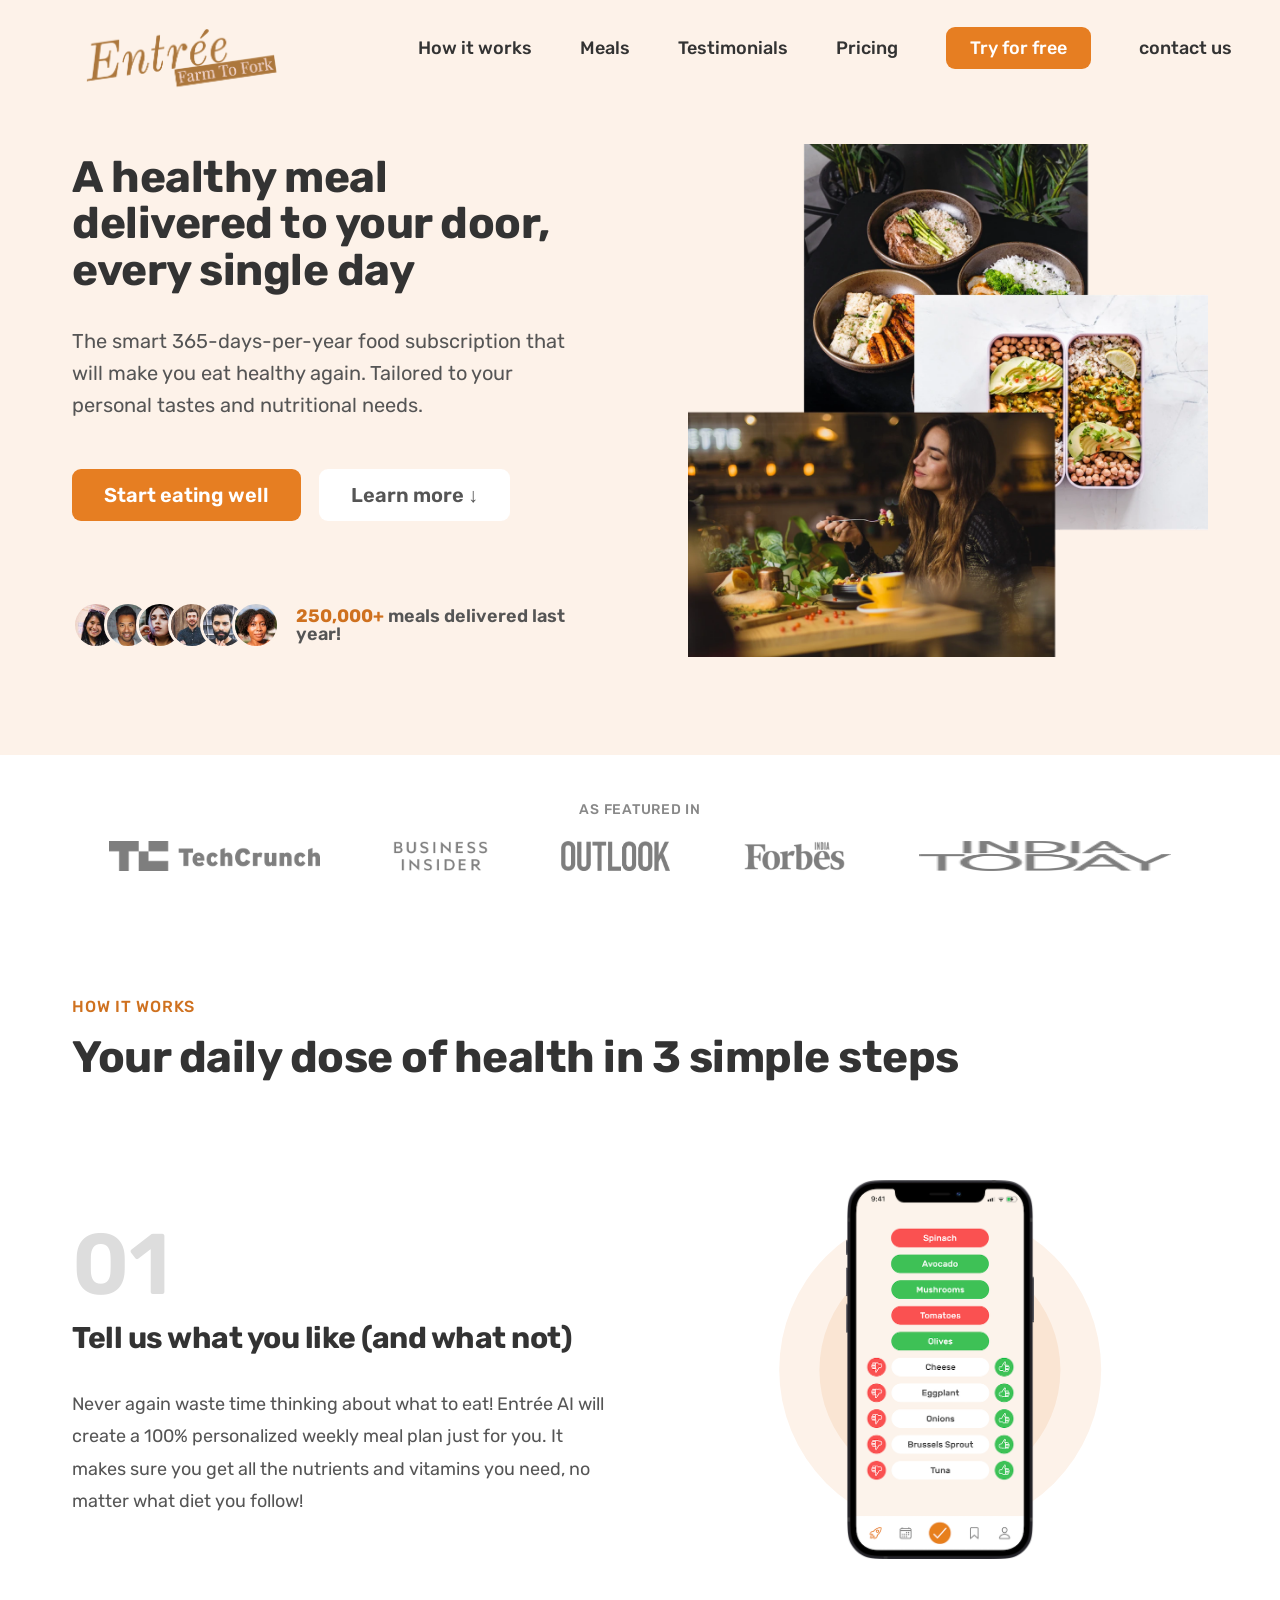
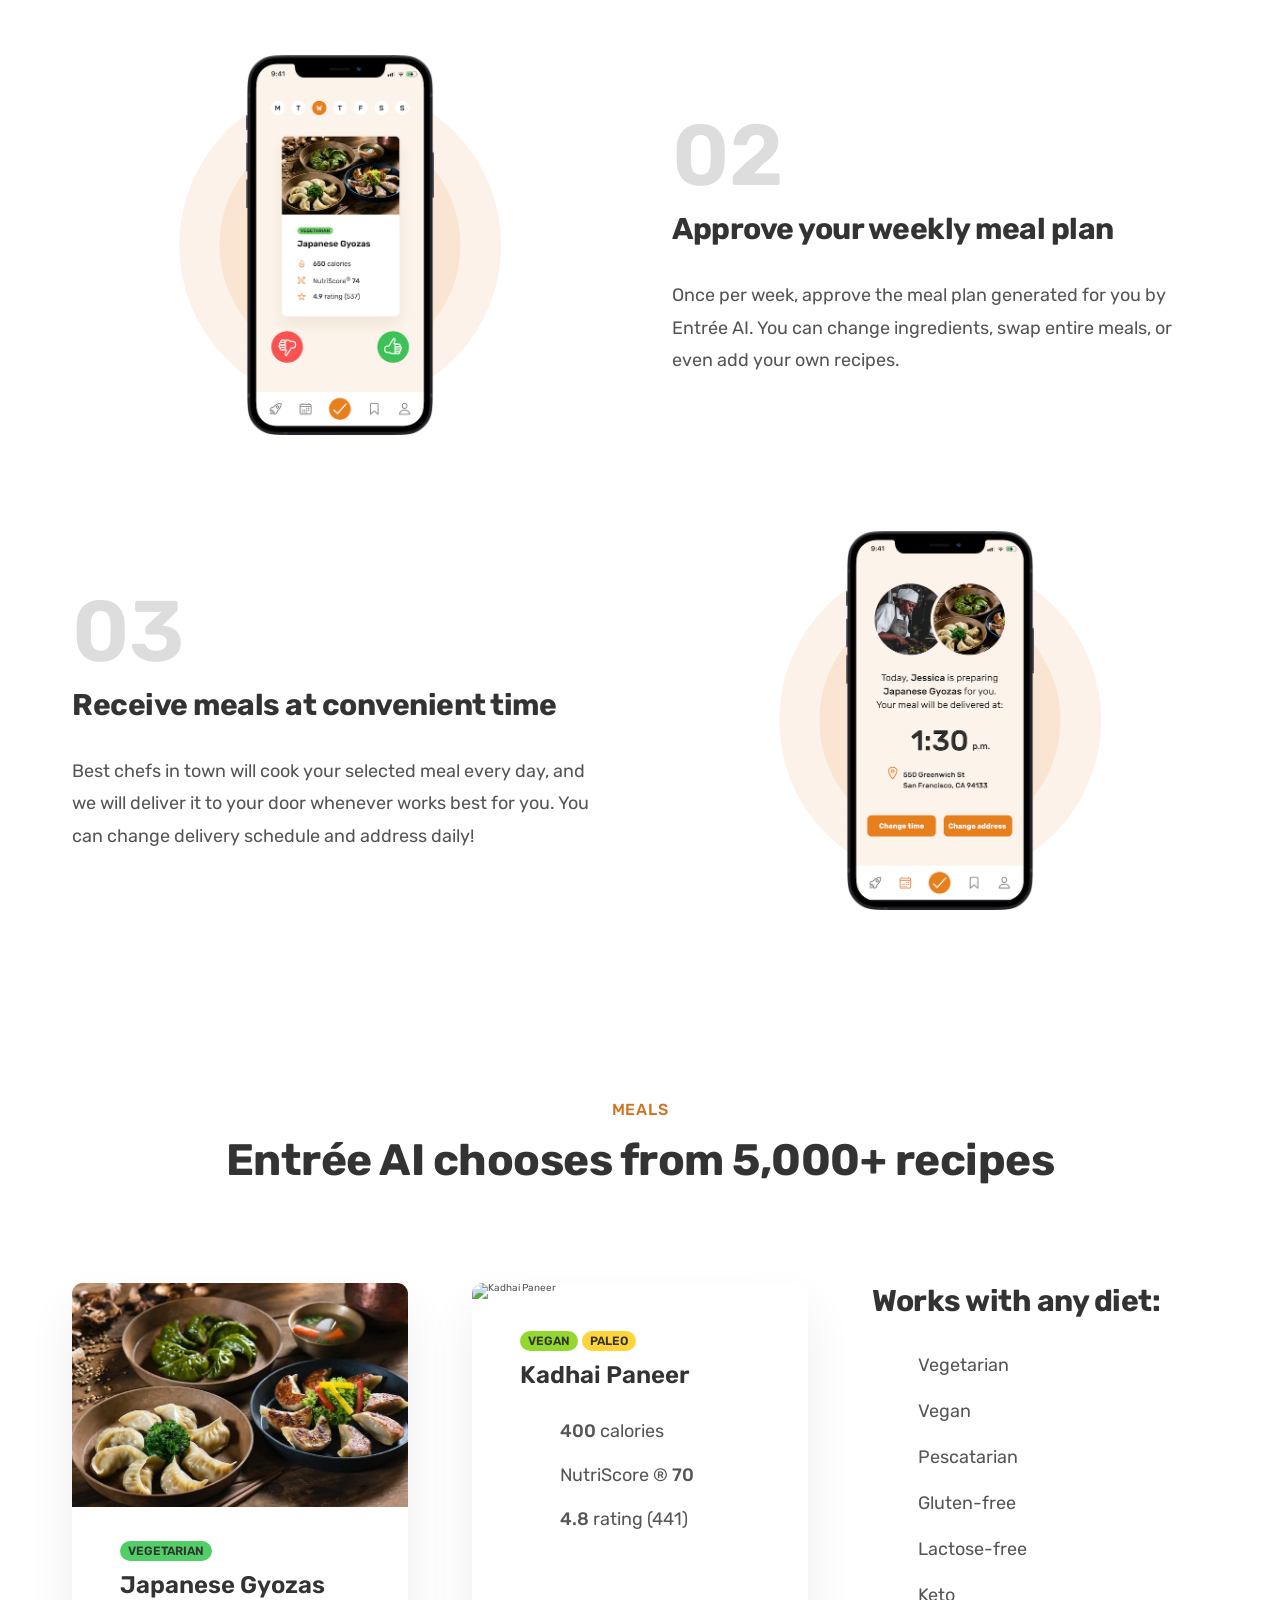
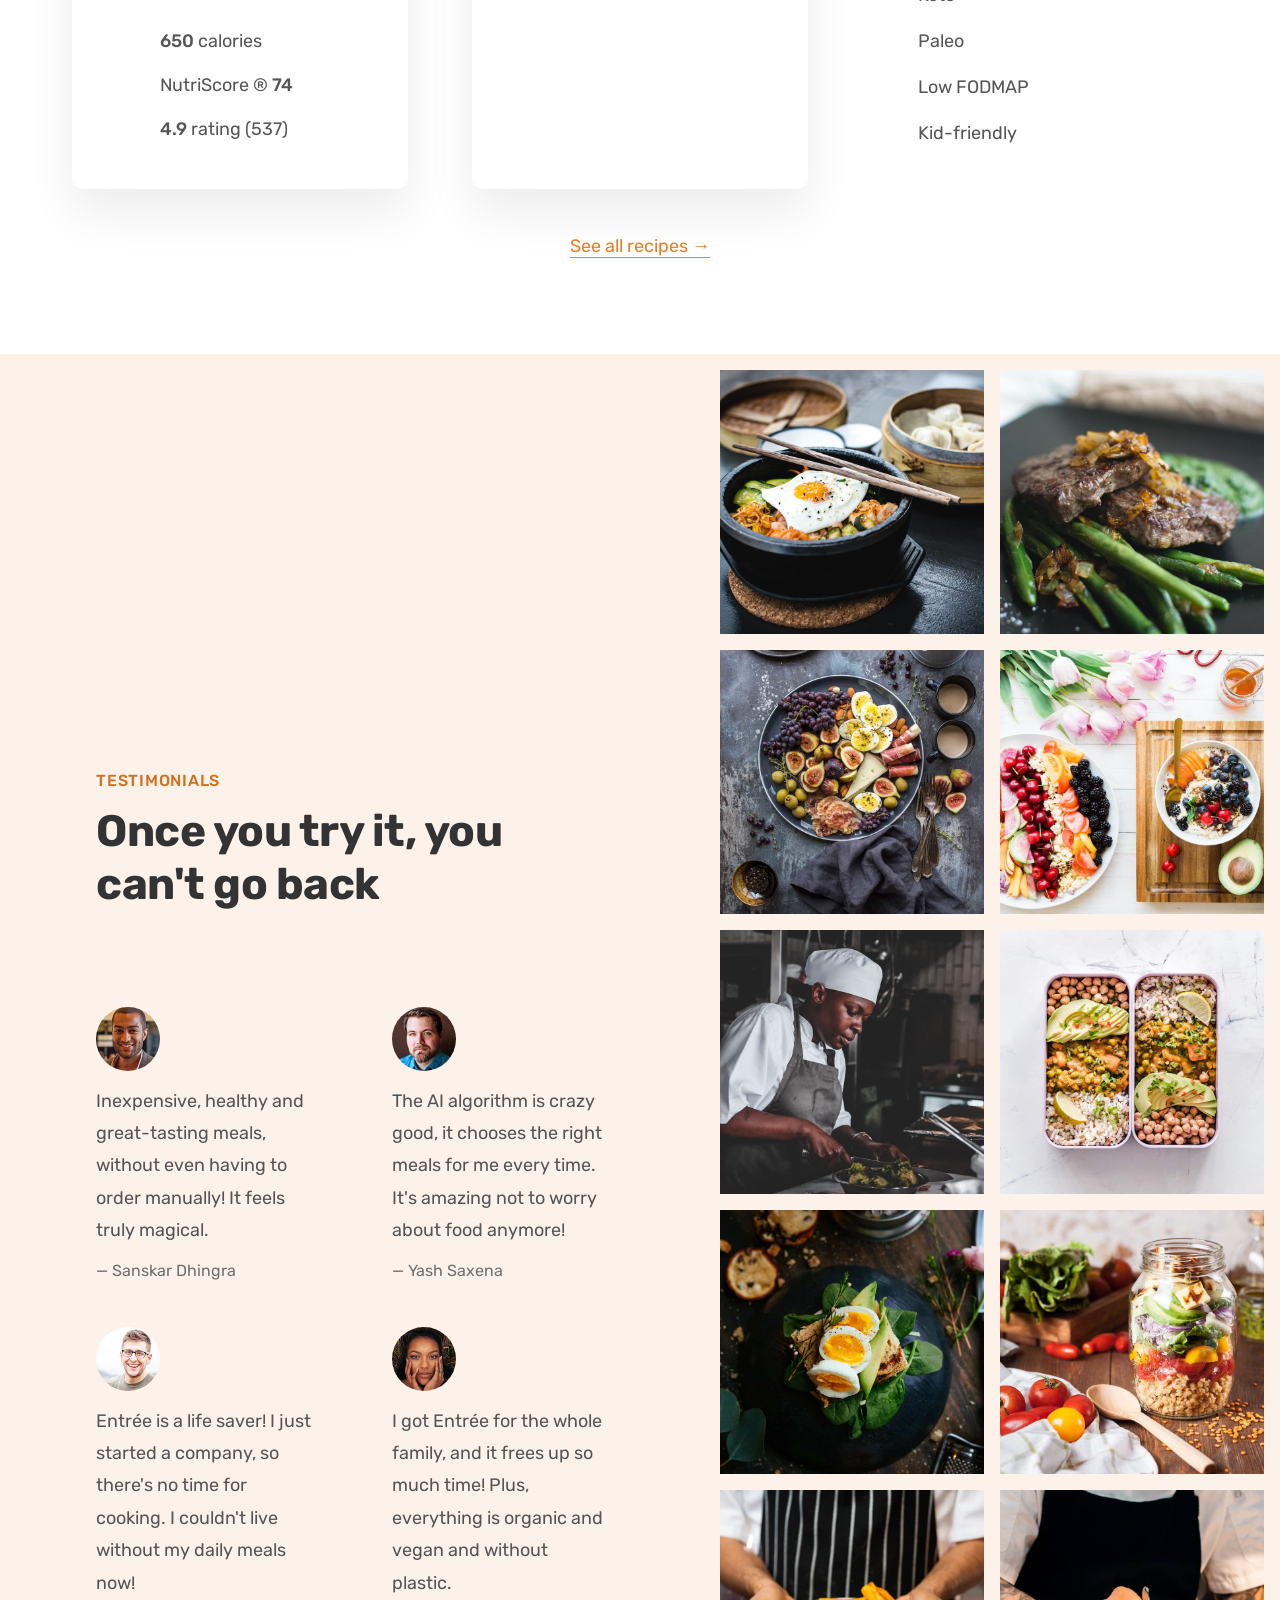
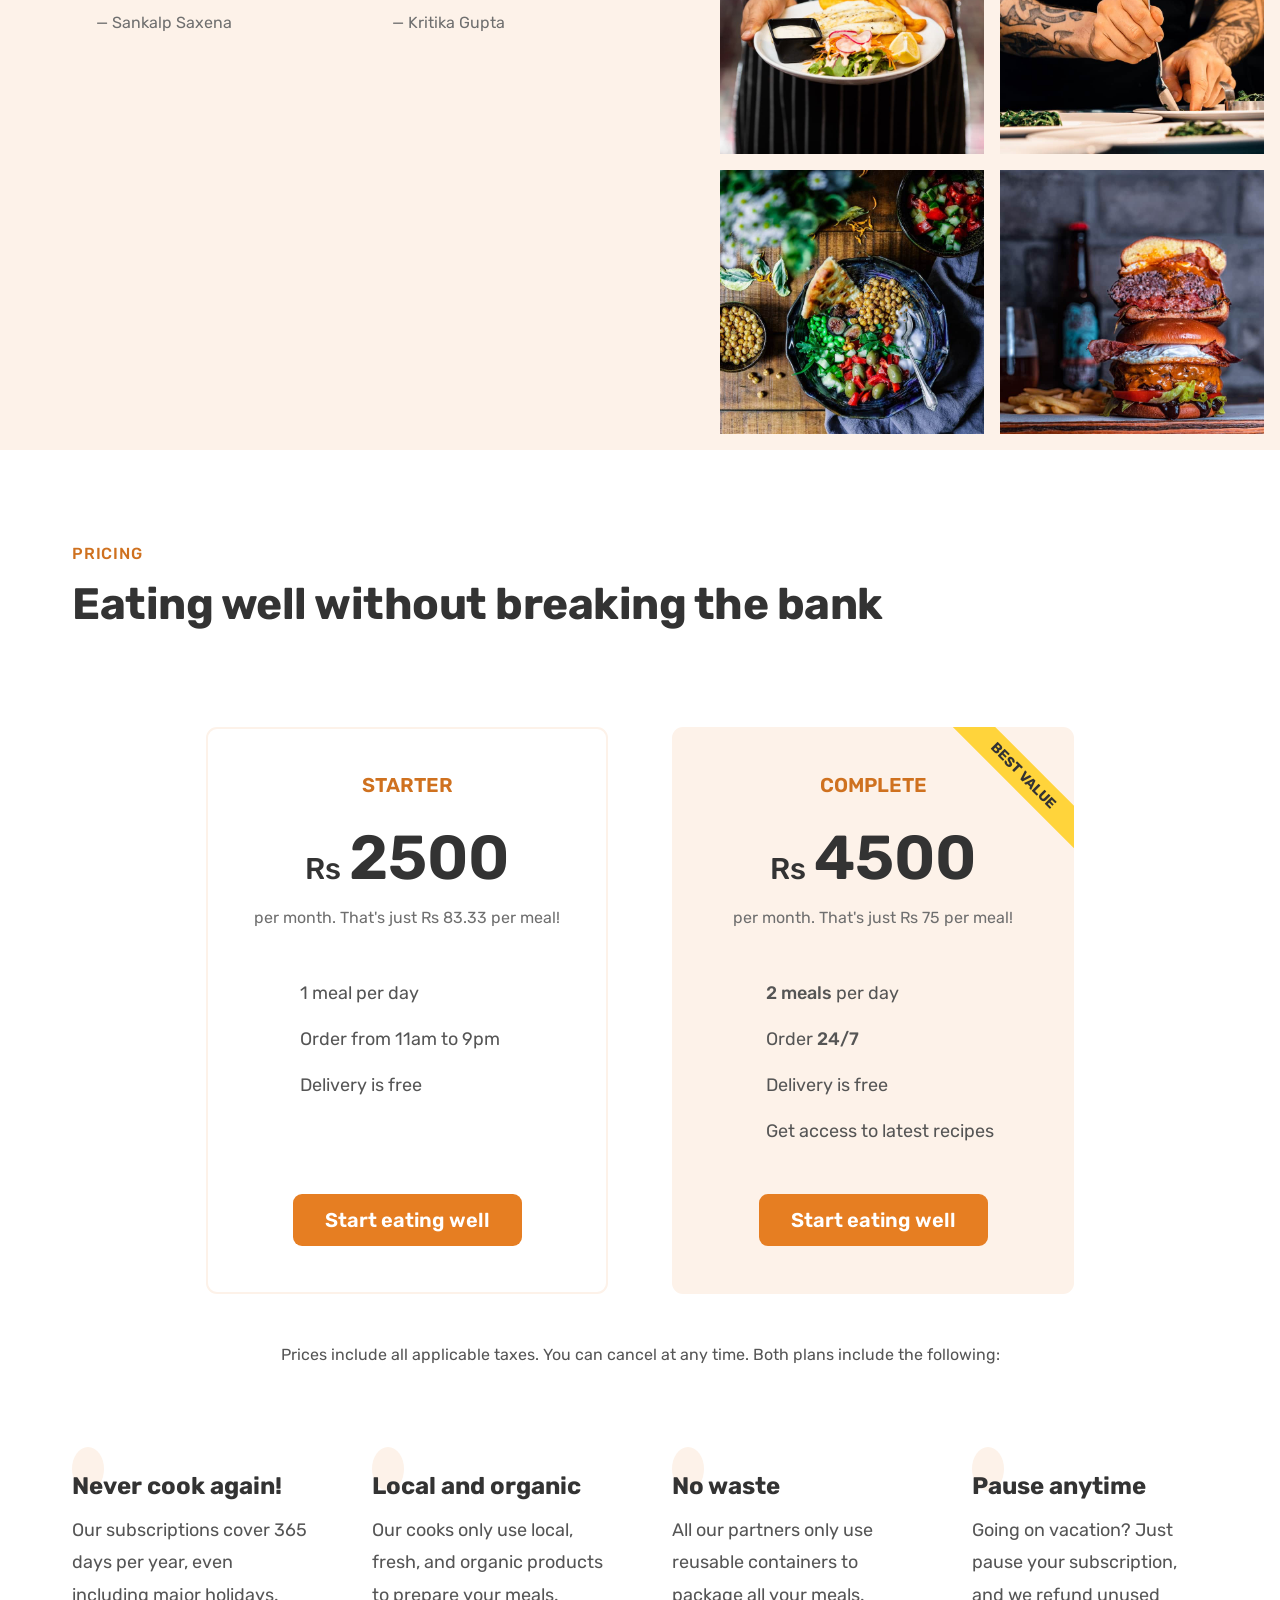
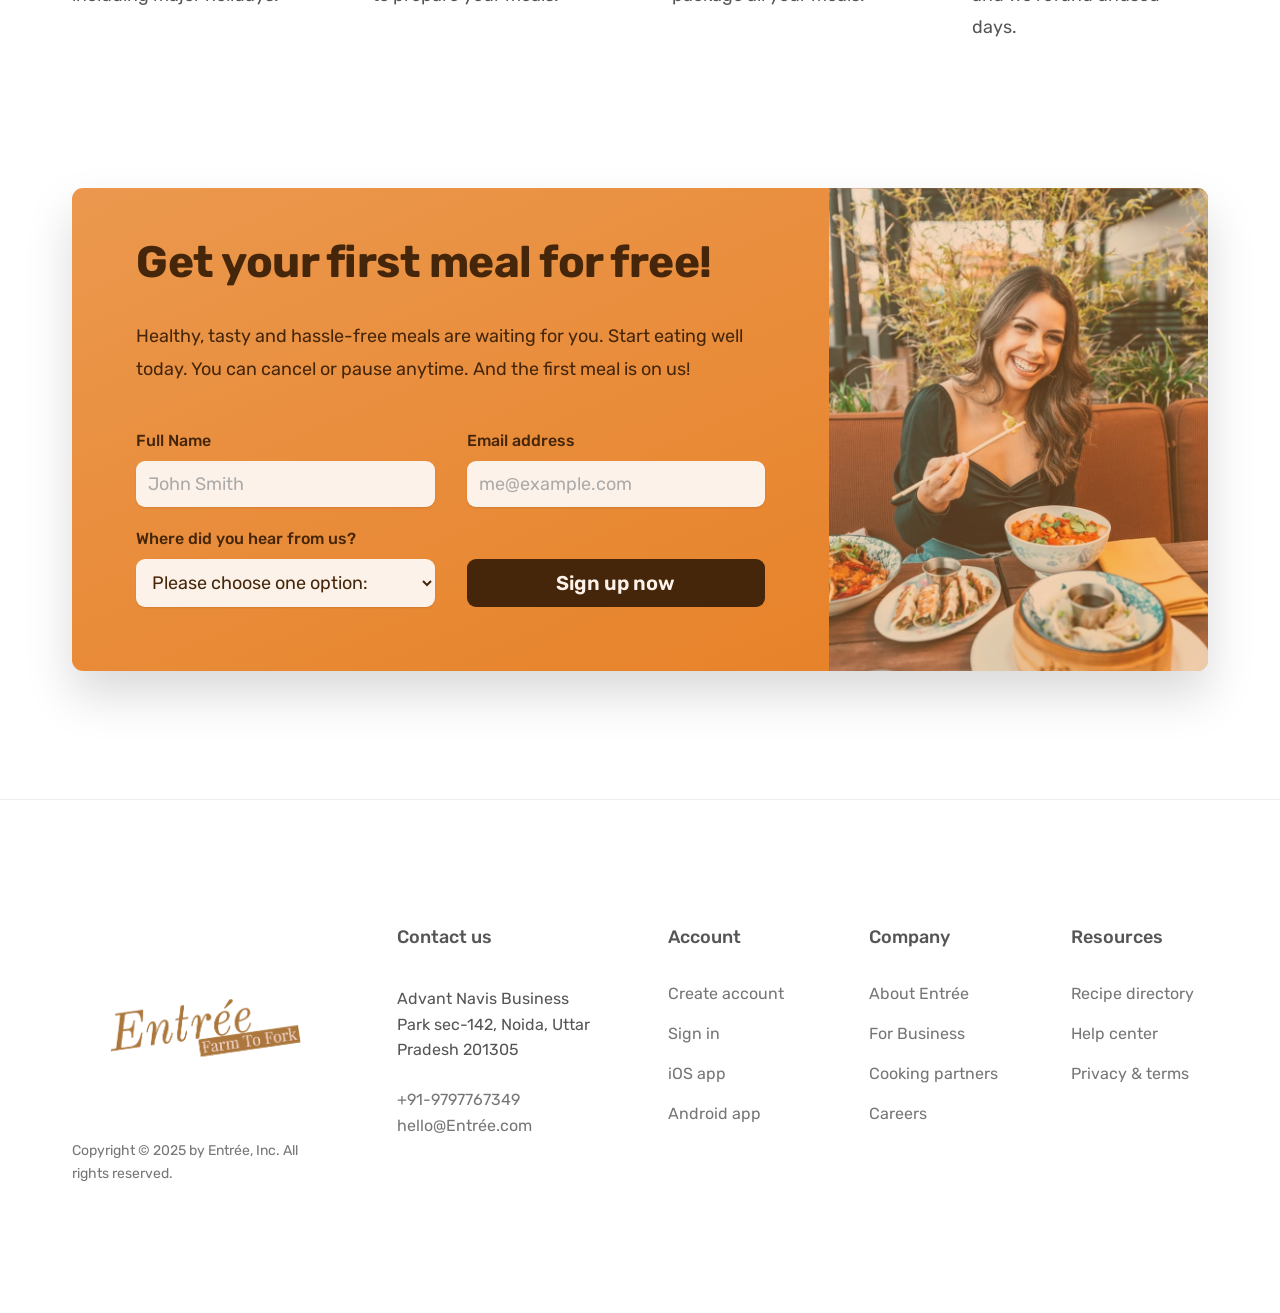
==== index.html @ b7b61a2c "pushing repo" ====
<!DOCTYPE html>
<html lang="en">
  <head>
    <meta charset="UTF-8" />
    <meta http-equiv="X-UA-Compatible" content="IE=edge" />
    <meta
      name="description"
      content="Entrée is an AI-powered food subscription that will make you eat healthy again, 365 days per year. It's tailored to your personal tastes and nutritional needs."
    />

    <meta name="viewport" content="width=device-width, initial-scale=1.0" />

    <link rel="preconnect" href="https://fonts.gstatic.com" />
    <link
      href="https://fonts.googleapis.com/css2?family=Rubik:wght@400;500;600;700&display=swap"
      rel="stylesheet"
    />

    <link rel="stylesheet" href="css/general.css" />
    <link rel="stylesheet" href="css/style.css" />
    <link rel="stylesheet" href="css/queries.css" />

    <script
      type="module"
      src="https://unpkg.com/ionicons@5.4.0/dist/ionicons/ionicons.esm.js"
    ></script>
    <script
      nomodule=""
      src="https://unpkg.com/ionicons@5.4.0/dist/ionicons/ionicons.js"
    ></script>

    <script
      defer
      src="https://unpkg.com/smoothscroll-polyfill@0.4.4/dist/smoothscroll.min.js"
    ></script>
    <script defer src="js/script.js"></script>

    <title>Entrée &mdash; Farm To Fork!</title>
    <link rel="icon" href="img/apple-touch-icon.png" type="image/png">
  </head>
  <body>
    <header class="header">
      <a href="#">
        <img class="logo" alt="Entree logo" src="img/Picture 1.png" />
      </a>

      <nav class="main-nav">
        <ul class="main-nav-list">
          <li><a class="main-nav-link" href="#how">How it works</a></li>
          <li><a class="main-nav-link" href="#meals">Meals</a></li>
          <li>
            <a class="main-nav-link" href="#testimonials">Testimonials</a>
          </li>
          <li><a class="main-nav-link" href="#pricing">Pricing</a></li>
          <li><a class="main-nav-link nav-cta" href="#cta">Try for free</a></li>
          <!-- <p class="header-heading">Contact us</p> -->
          <li><a class="main-nav-link" href="#contact us">contact us</a></li>
        </ul>
      </nav>

      <button title="button" class="btn-mobile-nav">
        <ion-icon class="icon-mobile-nav" name="menu-outline"></ion-icon>
        <ion-icon class="icon-mobile-nav" name="close-outline"></ion-icon>
      </button>
    </header>

    <main>
      <section class="section-hero">
        <div class="hero">
          <div class="hero-text-box">
            <h1 class="heading-primary">
              A healthy meal delivered to your door, every single day
            </h1>
            <p class="hero-description">
              The smart 365-days-per-year food subscription that will make you
              eat healthy again. Tailored to your personal tastes and
              nutritional needs.
            </p>
            <a href="#cta" class="btn btn--full margin-right-sm"
              >Start eating well</a
            >

            <a href="#how" class="btn btn--outline">Learn more &darr;</a>
            <div class="delivered-meals">
              <div class="delivered-imgs">
                <img src="img/customers/customer-1.jpg" alt="Customer photo" />
                <img src="img/customers/customer-2.jpg" alt="Customer photo" />
                <img src="img/customers/customer-3.jpg" alt="Customer photo" />
                <img src="img/customers/customer-4.jpg" alt="Customer photo" />
                <img src="img/customers/customer-5.jpg" alt="Customer photo" />
                <img src="img/customers/customer-6.jpg" alt="Customer photo" />
              </div>
              <p class="delivered-text">
                <span>250,000+</span> meals delivered last year!
              </p>
            </div>
          </div>
          <div class="hero-img-box">
            <picture>
              <source srcset="img/hero.webp" type="image/webp" />
              <source srcset="img/hero-min.png" type="image/png" />

              <img
                src="img/hero-min.png"
                class="hero-img"
                alt="Woman enjoying food, meals in storage container, and food bowls on a table"
              />
            </picture>
          </div>
        </div>
      </section>

      <section class="section-featured">
        <div class="container">
          <h2 class="heading-featured-in">As featured in</h2>
          <div class="logos">
            <img src="img/logos/techcrunch.png" alt="Techcrunch logo" />
            <img
              src="img/logos/business-insider.png"
              alt="Business Insider logo"
            />
            <img src="img/outlook-magazine-logo.png" alt="Outlook logo" />
            <img src="img/logos/forbes-logo.png" alt="Forbes logo" />
            <img
              src="img/logos/indiatoday-logo.png"
              alt="India Today logo"
              width="252"
              height="80"
            />
          </div>
        </div>
      </section>

      <section class="section-how" id="how">
        <div class="container">
          <span class="subheading">How it works</span>
          <h2 class="heading-secondary">
            Your daily dose of health in 3 simple steps
          </h2>
        </div>

        <div class="container grid grid--2-cols grid--center-v">
          <!-- STEP 01 -->
          <div class="step-text-box">
            <p class="step-number">01</p>
            <h3 class="heading-tertiary">
              Tell us what you like (and what not)
            </h3>
            <p class="step-description">
              Never again waste time thinking about what to eat! Entrée AI will
              create a 100% personalized weekly meal plan just for you. It makes
              sure you get all the nutrients and vitamins you need, no matter
              what diet you follow!
            </p>
          </div>

          <div class="step-img-box">
            <img
              src="img/app/app-screen-1.png"
              class="step-img"
              alt="iPhone app
            preferences selection screen"
            />
          </div>

          <!-- STEP 02 -->
          <div class="step-img-box">
            <img
              src="img/app/app-screen-2.png"
              class="step-img"
              alt="iPhone app
            meal approving plan screen"
            />
          </div>
          <div class="step-text-box">
            <p class="step-number">02</p>
            <h3 class="heading-tertiary">Approve your weekly meal plan</h3>
            <p class="step-description">
              Once per week, approve the meal plan generated for you by Entrée
              AI. You can change ingredients, swap entire meals, or even add
              your own recipes.
            </p>
          </div>

          <!-- STEP 03 -->
          <div class="step-text-box">
            <p class="step-number">03</p>
            <h3 class="heading-tertiary">Receive meals at convenient time</h3>
            <p class="step-description">
              Best chefs in town will cook your selected meal every day, and we
              will deliver it to your door whenever works best for you. You can
              change delivery schedule and address daily!
            </p>
          </div>
          <div class="step-img-box">
            <img
              src="img/app/app-screen-3.png"
              class="step-img"
              alt="iPhone app
            delivery screen"
            />
          </div>
        </div>
      </section>

      <section class="section-meals" id="meals">
        <div class="container center-text">
          <span class="subheading">Meals</span>
          <h2 class="heading-secondary">
            Entrée AI chooses from 5,000+ recipes
          </h2>
        </div>

        <div class="container grid grid--3-cols margin-bottom-md">
          <div class="meal">
            <img
              src="img/meals/meal-1.jpg"
              class="meal-img"
              alt="Japanese Gyozas"
            />
            <div class="meal-content">
              <div class="meal-tags">
                <span class="tag tag--vegetarian">Vegetarian</span>
              </div>
              <p class="meal-title">Japanese Gyozas</p>
              <ul class="meal-attributes">
                <li class="meal-attribute">
                  <ion-icon class="meal-icon" name="flame-outline"></ion-icon>
                  <span><strong>650</strong> calories</span>
                </li>
                <li class="meal-attribute">
                  <ion-icon
                    class="meal-icon"
                    name="restaurant-outline"
                  ></ion-icon>
                  <span>NutriScore &reg; <strong>74</strong></span>
                </li>
                <li class="meal-attribute">
                  <ion-icon class="meal-icon" name="star-outline"></ion-icon>
                  <span><strong>4.9</strong> rating (537)</span>
                </li>
              </ul>
            </div>
          </div>

          <div class="meal">
            <img
              src="img/meals/meal-2.jpg"
              class="meal-img"
              alt="Kadhai Paneer"
            />
            <div class="meal-content">
              <div class="meal-tags">
                <span class="tag tag--vegan">Vegan</span>
                <span class="tag tag--paleo">Paleo</span>
              </div>
              <p class="meal-title">Kadhai Paneer</p>
              <ul class="meal-attributes">
                <li class="meal-attribute">
                  <ion-icon class="meal-icon" name="flame-outline"></ion-icon>
                  <span><strong>400</strong> calories</span>
                </li>
                <li class="meal-attribute">
                  <ion-icon
                    class="meal-icon"
                    name="restaurant-outline"
                  ></ion-icon>
                  <span>NutriScore &reg; <strong>70</strong></span>
                </li>
                <li class="meal-attribute">
                  <ion-icon class="meal-icon" name="star-outline"></ion-icon>
                  <span><strong>4.8</strong> rating (441)</span>
                </li>
              </ul>
            </div>
          </div>

          <div class="diets">
            <h3 class="heading-tertiary">Works with any diet:</h3>
            <ul class="list">
              <li class="list-item">
                <ion-icon class="list-icon" name="checkmark-outline"></ion-icon>
                <span>Vegetarian</span>
              </li>
              <li class="list-item">
                <ion-icon class="list-icon" name="checkmark-outline"></ion-icon>
                <span>Vegan</span>
              </li>
              <li class="list-item">
                <ion-icon class="list-icon" name="checkmark-outline"></ion-icon>
                <span>Pescatarian</span>
              </li>
              <li class="list-item">
                <ion-icon class="list-icon" name="checkmark-outline"></ion-icon>
                <span>Gluten-free</span>
              </li>
              <li class="list-item">
                <ion-icon class="list-icon" name="checkmark-outline"></ion-icon>
                <span>Lactose-free</span>
              </li>
              <li class="list-item">
                <ion-icon class="list-icon" name="checkmark-outline"></ion-icon>
                <span>Keto</span>
              </li>
              <li class="list-item">
                <ion-icon class="list-icon" name="checkmark-outline"></ion-icon>
                <span>Paleo</span>
              </li>
              <li class="list-item">
                <ion-icon class="list-icon" name="checkmark-outline"></ion-icon>
                <span>Low FODMAP</span>
              </li>
              <li class="list-item">
                <ion-icon class="list-icon" name="checkmark-outline"></ion-icon>
                <span>Kid-friendly</span>
              </li>
            </ul>
          </div>
        </div>

        <div class="container all-recipes">
          <a href="#" class="link">See all recipes &rarr;</a>
        </div>
      </section>

      <section class="section-testimonials" id="testimonials">
        <div class="testimonials-container">
          <span class="subheading">Testimonials</span>
          <h2 class="heading-secondary">Once you try it, you can't go back</h2>

          <div class="testimonials">
            <figure class="testimonial">
              <img
                class="testimonial-img"
                alt="Photo of customer Sanskar Dhingra"
                src="img/customers/dave.jpg"
              />
              <blockquote class="testimonial-text">
                Inexpensive, healthy and great-tasting meals, without even
                having to order manually! It feels truly magical.
              </blockquote>
              <p class="testimonial-name">&mdash; Sanskar Dhingra</p>
            </figure>

            <figure class="testimonial">
              <img
                class="testimonial-img"
                alt="Photo of customer Yash Saxena"
                src="img/customers/ben.jpg"
              />
              <blockquote class="testimonial-text">
                The AI algorithm is crazy good, it chooses the right meals for
                me every time. It's amazing not to worry about food anymore!
              </blockquote>
              <p class="testimonial-name">&mdash; Yash Saxena</p>
            </figure>

            <figure class="testimonial">
              <img
                class="testimonial-img"
                alt="Photo of customer Sankalp Saxena"
                src="img/customers/steve.jpg"
              />
              <blockquote class="testimonial-text">
                Entrée is a life saver! I just started a company, so there's no
                time for cooking. I couldn't live without my daily meals now!
              </blockquote>
              <p class="testimonial-name">&mdash; Sankalp Saxena</p>
            </figure>

            <figure class="testimonial">
              <img
                class="testimonial-img"
                alt="Photo of customer Kritika"
                src="img/customers/hannah.jpg"
              />
              <blockquote class="testimonial-text">
                I got Entrée for the whole family, and it frees up so much time!
                Plus, everything is organic and vegan and without plastic.
              </blockquote>
              <p class="testimonial-name">&mdash; Kritika Gupta</p>
            </figure>
          </div>
        </div>

        <div class="gallery">
          <figure class="gallery-item">
            <img
              src="img/gallery/gallery-1.jpg"
              alt="Photo of beautifully
            arranged food"
            />
            <!-- <figcaption>Caption</figcaption> -->
          </figure>
          <figure class="gallery-item">
            <img
              src="img/gallery/gallery-2.jpg"
              alt="Photo of beautifully
            arranged food"
            />
          </figure>
          <figure class="gallery-item">
            <img
              src="img/gallery/gallery-3.jpg"
              alt="Photo of beautifully
            arranged food"
            />
          </figure>
          <figure class="gallery-item">
            <img
              src="img/gallery/gallery-4.jpg"
              alt="Photo of beautifully
            arranged food"
            />
          </figure>
          <figure class="gallery-item">
            <img
              src="img/gallery/gallery-5.jpg"
              alt="Photo of beautifully
            arranged food"
            />
          </figure>
          <figure class="gallery-item">
            <img
              src="img/gallery/gallery-6.jpg"
              alt="Photo of beautifully
            arranged food"
            />
          </figure>
          <figure class="gallery-item">
            <img
              src="img/gallery/gallery-7.jpg"
              alt="Photo of beautifully
            arranged food"
            />
          </figure>
          <figure class="gallery-item">
            <img
              src="img/gallery/gallery-8.jpg"
              alt="Photo of beautifully
            arranged food"
            />
          </figure>
          <figure class="gallery-item">
            <img
              src="img/gallery/gallery-9.jpg"
              alt="Photo of beautifully
            arranged food"
            />
          </figure>
          <figure class="gallery-item">
            <img
              src="img/gallery/gallery-10.jpg"
              alt="Photo of beautifully
            arranged food"
            />
          </figure>
          <figure class="gallery-item">
            <img
              src="img/gallery/gallery-11.jpg"
              alt="Photo of beautifully
            arranged food"
            />
          </figure>
          <figure class="gallery-item">
            <img
              src="img/gallery/gallery-12.jpg"
              alt="Photo of beautifully
            arranged food"
            />
          </figure>
        </div>
      </section>

      <section class="section-pricing" id="pricing">
        <div class="container">
          <span class="subheading">Pricing</span>
          <h2 class="heading-secondary">
            Eating well without breaking the bank
          </h2>
        </div>

        <div class="container grid grid--2-cols margin-bottom-md">
          <div class="pricing-plan pricing-plan--starter">
            <header class="plan-header">
              <p class="plan-name">Starter</p>
              <p class="plan-price"><span>Rs</span>2500</p>
              <p class="plan-text">per month. That's just Rs 83.33 per meal!</p>
            </header>
            <ul class="list">
              <li class="list-item">
                <ion-icon class="list-icon" name="checkmark-outline"></ion-icon>
                <span>1 meal per day</span>
              </li>
              <li class="list-item">
                <ion-icon class="list-icon" name="checkmark-outline"></ion-icon>
                <span>Order from 11am to 9pm</span>
              </li>
              <li class="list-item">
                <ion-icon class="list-icon" name="checkmark-outline"></ion-icon>
                <span>Delivery is free</span>
              </li>
              <li class="list-item">
                <ion-icon class="list-icon" name="close-outline"></ion-icon>
              </li>
            </ul>
            <div class="plan-sing-up">
              <a href="#" class="btn btn--full">Start eating well</a>
            </div>
          </div>

          <div class="pricing-plan pricing-plan--complete">
            <header class="plan-header">
              <p class="plan-name">Complete</p>
              <p class="plan-price"><span>Rs</span>4500</p>
              <p class="plan-text">per month. That's just Rs 75 per meal!</p>
            </header>
            <ul class="list">
              <li class="list-item">
                <ion-icon class="list-icon" name="checkmark-outline"></ion-icon>
                <span><strong>2 meals</strong> per day</span>
              </li>
              <li class="list-item">
                <ion-icon class="list-icon" name="checkmark-outline"></ion-icon>
                <span>Order <strong>24/7</strong></span>
              </li>
              <li class="list-item">
                <ion-icon class="list-icon" name="checkmark-outline"></ion-icon>
                <span>Delivery is free</span>
              </li>
              <li class="list-item">
                <ion-icon class="list-icon" name="checkmark-outline"></ion-icon>
                <span>Get access to latest recipes</span>
              </li>
            </ul>
            <div class="plan-sing-up">
              <a href="#" class="btn btn--full">Start eating well</a>
            </div>
          </div>
        </div>

        <div class="container grid">
          <aside class="plan-details">
            Prices include all applicable taxes. You can cancel at any time.
            Both plans include the following:
          </aside>
        </div>

        <div class="container grid grid--4-cols">
          <div class="feature">
            <ion-icon class="feature-icon" name="infinite-outline"></ion-icon>
            <p class="feature-title">Never cook again!</p>
            <p class="feature-text">
              Our subscriptions cover 365 days per year, even including major
              holidays.
            </p>
          </div>
          <div class="feature">
            <ion-icon class="feature-icon" name="nutrition-outline"></ion-icon>
            <p class="feature-title">Local and organic</p>
            <p class="feature-text">
              Our cooks only use local, fresh, and organic products to prepare
              your meals.
            </p>
          </div>
          <div class="feature">
            <ion-icon class="feature-icon" name="leaf-outline"></ion-icon>
            <p class="feature-title">No waste</p>
            <p class="feature-text">
              All our partners only use reusable containers to package all your
              meals.
            </p>
          </div>
          <div class="feature">
            <ion-icon class="feature-icon" name="pause-outline"></ion-icon>
            <p class="feature-title">Pause anytime</p>
            <p class="feature-text">
              Going on vacation? Just pause your subscription, and we refund
              unused days.
            </p>
          </div>
        </div>
      </section>

      <section class="section-cta" id="cta">
        <div class="container">
          <div class="cta">
            <div class="cta-text-box">
              <h2 class="heading-secondary">Get your first meal for free!</h2>
              <p class="cta-text">
                Healthy, tasty and hassle-free meals are waiting for you. Start
                eating well today. You can cancel or pause anytime. And the
                first meal is on us!
              </p>

              <form class="cta-form" name="sign-up" method="POST" netlify>
                <input type="hidden" name="form-name" value="sign-up" />
                <div>
                  <label for="full-name">Full Name</label>
                  <input
                    id="full-name"
                    type="text"
                    placeholder="John Smith"
                    name="full-name"
                    required
                  />
                </div>
                <div>
                  <label for="email">Email address</label>
                  <input
                    id="email"
                    type="email"
                    placeholder="me@example.com"
                    name="email"
                    required
                  />
                </div>
                <div>
                  <label for="select-where">Where did you hear from us?</label>
                  <select id="select-where" name="select-where" required>
                    <option value="">Please choose one option:</option>
                    <option value="friends">Friends and family</option>
                    <option value="youtube">YouTube video</option>
                    <option value="podcast">Podcast</option>
                    <option value="ad">Facebook ad</option>
                    <option value="others">Others</option>
                  </select>
                </div>
                <button type="submit" class="btn btn--form">Sign up now</button>
              </form>
              
            </div>
            <div
              class="cta-img-box"
              role="img"
              aria-label="Woman enjoying food"
            ></div>
          </div>
        </div>
      </section>
    </main>

    <footer class="footer">
      <div class="container grid grid--footer">
        <div class="logo-col">
          <a href="#" class="footer-logo">
            <img class="logo" alt="Entrée logo" src="img/Picture 1.png" />
          </a>

          <ul class="social-links">
            <li>
              <a title="logo-instagram" class="footer-link" href="#"
                ><ion-icon class="social-icon" name="logo-instagram"></ion-icon
              ></a>
            </li>
            <li>
              <a title="logo-instagram" class="footer-link" href="#"
                ><ion-icon class="social-icon" name="logo-facebook"></ion-icon
              ></a>
            </li>
            <li>
              <a title="logo-twitter" class="footer-link" href="#"
                ><ion-icon class="social-icon" name="logo-twitter"></ion-icon
              ></a>
            </li>
          </ul>

          <p class="copyright">
            Copyright &copy; <span class="year">2025</span> by Entrée, Inc. All
            rights reserved.
          </p>
        </div>

        <div class="address-col">
          <p class="footer-heading">Contact us</p>
          <address class="contacts">
            <p class="address">
              Advant Navis Business Park
              sec-142, Noida, Uttar Pradesh
              201305
            </p>
            <p>
              <a class="footer-link" href="tel:+91-9797767349">+91-9797767349</a><br />
              <a class="footer-link" href="mailto:hello@Entrée.com"
                >hello@Entrée.com</a
              >
            </p>
          </address>
        </div>

        <nav class="nav-col">
          <p class="footer-heading">Account</p>
          <ul class="footer-nav">
            <li><a class="footer-link" href="#">Create account</a></li>
            <li><a class="footer-link" href="#">Sign in</a></li>
            <li><a class="footer-link" href="#">iOS app</a></li>
            <li><a class="footer-link" href="#">Android app</a></li>
          </ul>
        </nav>

        <nav class="nav-col">
          <p class="footer-heading">Company</p>
          <ul class="footer-nav">
            <li><a class="footer-link" href="#">About Entrée</a></li>
            <li><a class="footer-link" href="#">For Business</a></li>
            <li><a class="footer-link" href="#">Cooking partners</a></li>
            <li><a class="footer-link" href="#">Careers</a></li>
          </ul>
        </nav>

        <nav class="nav-col">
          <p class="footer-heading">Resources</p>
          <ul class="footer-nav">
            <li><a class="footer-link" href="#">Recipe directory </a></li>
            <li><a class="footer-link" href="#">Help center</a></li>
            <li><a class="footer-link" href="#">Privacy & terms</a></li>
          </ul>
        </nav>
      </div>
    </footer>
  </body>
</html>
---- css/general.css ----
* {
  padding: 0;
  margin: 0;
  box-sizing: border-box;
}

html {
  font-size: 62.5%;
  overflow-x: hidden;
}

body {
  font-family: "Rubik", sans-serif;
  line-height: 1;
  font-weight: 400;
  color: #555;

  overflow-x: hidden;
}

.container {
  /* 1140px */
  max-width: 120rem;
  padding: 0 3.2rem;
  margin: 0 auto;
}

.grid {
  display: grid;
  column-gap: 6.4rem;
  row-gap: 9.6rem;
}

.grid:not(:last-child) {
  margin-bottom: 9.6rem;
}

.grid--2-cols {
  grid-template-columns: repeat(2, 1fr);
}

.grid--3-cols {
  grid-template-columns: repeat(3, 1fr);
}

.grid--4-cols {
  grid-template-columns: repeat(4, 1fr);
}

.grid--center-v {
  align-items: center;
}

.heading-primary,
.heading-secondary,
.heading-tertiary {
  font-weight: 700;
  color: #333;

  letter-spacing: -0.5px;
}

.heading-primary {
  font-size: 5.2rem;
  line-height: 1.05;
  margin-bottom: 3.2rem;
}

.heading-secondary {
  font-size: 4.4rem;
  line-height: 1.2;
  margin-bottom: 9.6rem;
}

.heading-tertiary {
  font-size: 3rem;
  line-height: 1.2;
  margin-bottom: 3.2rem;
}

.subheading {
  display: block;
  font-size: 1.6rem;
  font-weight: 500;
  color: #cf711f;
  text-transform: uppercase;
  margin-bottom: 1.6rem;
  letter-spacing: 0.75px;
}

.btn,
.btn:link,
.btn:visited {
  display: inline-block;

  text-decoration: none;
  font-size: 2rem;
  font-weight: 600;
  padding: 1.6rem 3.2rem;
  border-radius: 9px;

  border: none;
  cursor: pointer;
  font-family: inherit;

  transition: all 0.3s;
}

.btn--full:link,
.btn--full:visited {
  background-color: #e67e22;
  color: #fff;
}

.btn--full:hover,
.btn--full:active {
  background-color: #cf711f;
}

.btn--outline:link,
.btn--outline:visited {
  background-color: #fff;
  color: #555;
}

.btn--outline:hover,
.btn--outline:active {
  background-color: #fdf2e9;

  box-shadow: inset 0 0 0 3px #fff;
}

.btn--form {
  background-color: #45260a;
  color: #fdf2e9;
  align-self: end;
  padding: 1.2rem;
}

.btn--form:hover {
  background-color: #fff;
  color: #555;
}

.link:link,
.link:visited {
  display: inline-block;
  color: #e67e22;
  text-decoration: none;
  border-bottom: 1px solid currentColor;
  padding-bottom: 2px;
  transition: all 0.3s;
}

.link:hover,
.link:active {
  color: #cf711f;
  border-bottom: 1px solid transparent;
}

.list {
  list-style: none;
  display: flex;
  flex-direction: column;
  gap: 1.6rem;
}

.list-item {
  font-size: 1.8rem;
  display: flex;
  align-items: center;
  gap: 1.6rem;
  line-height: 1.2;
}

.list-icon {
  width: 3rem;
  height: 3rem;
  color: #e67e22;
}

*:focus {
  outline: none;

  box-shadow: 0 0 0 0.8rem rgba(230, 125, 34, 0.5);
}

.margin-right-sm {
  margin-right: 1.6rem !important;
}

.margin-bottom-md {
  margin-bottom: 4.8rem !important;
}

.center-text {
  text-align: center;
}

strong {
  font-weight: 500;
}
---- css/style.css ----
/* HEADER */

.header {
  display: flex;
  justify-content: space-between;
  align-items: center;
  background-color: #fdf2e9;

  height: 9.6rem;
  padding: 0 4.8rem;
  position: relative;
}

.logo {
  display: flex;
  height: 18rem;
}

/* NAVIGATION */

.main-nav-list {
  list-style: none;
  display: flex;
  align-items: center;
  gap: 4.8rem;
}

.main-nav-link:link,
.main-nav-link:visited {
  display: inline-block;
  text-decoration: none;
  color: #333;
  font-weight: 500;
  font-size: 1.8rem;
  transition: all 0.3s;
}

.main-nav-link:hover,
.main-nav-link:active {
  color: #cf711f;
}

.main-nav-link.nav-cta:link,
.main-nav-link.nav-cta:visited {
  padding: 1.2rem 2.4rem;
  border-radius: 9px;
  color: #fff;
  background-color: #e67e22;
}

.main-nav-link.nav-cta:hover,
.main-nav-link.nav-cta:active {
  background-color: #cf711f;
}

/* MOBILE */
.btn-mobile-nav {
  border: none;
  background: none;
  cursor: pointer;

  display: none;
}

.icon-mobile-nav {
  height: 4.8rem;
  width: 4.8rem;
  color: #333;
}

.icon-mobile-nav[name="close-outline"] {
  display: none;
}

/* STICKY NAVIGATION */
.sticky .header {
  position: fixed;
  top: 0;
  bottom: 0;
  width: 100%;
  height: 8rem;
  padding-top: 0;
  padding-bottom: 0;
  background-color: rgba(255, 255, 255, 0.97);
  z-index: 999;
  box-shadow: 0 1.2rem 3.2rem rgba(0, 0, 0, 0.03);
}

.sticky .section-hero {
  margin-top: 9.6rem;
}

/* HERO SECTION */

.section-hero {
  background-color: #fdf2e9;
  padding: 4.8rem 0 9.6rem 0;
}

.hero {
  max-width: 130rem;
  margin: 0 auto;
  padding: 0 3.2rem;
  display: grid;
  grid-template-columns: 1fr 1fr;
  gap: 9.6rem;
  align-items: center;
}

.hero-description {
  font-size: 2rem;
  line-height: 1.6;
  margin-bottom: 4.8rem;
}

.hero-img {
  width: 100%;
}

.delivered-meals {
  display: flex;
  align-items: center;
  gap: 1.6rem;
  margin-top: 8rem;
}

.delivered-imgs {
  display: flex;
}

.delivered-imgs img {
  height: 4.8rem;
  width: 4.8rem;
  border-radius: 50%;
  margin-right: -1.6rem;
  border: 3px solid #fdf2e9;
}

.delivered-imgs img:last-child {
  margin: 0;
}

.delivered-text {
  font-size: 1.8rem;
  font-weight: 600;
}

.delivered-text span {
  color: #cf711f;
  font-weight: 700;
}

/* FEATURED IN SECTION */

.section-featured {
  padding: 4.8rem 0 3.2rem 0;
}

.heading-featured-in {
  font-size: 1.4rem;
  text-transform: uppercase;
  letter-spacing: 0.75px;
  font-weight: 500;
  text-align: center;
  margin-bottom: 2.4rem;
  color: #888;
}

.logos {
  display: flex;
  justify-content: space-around;
}

.logos img {
  height: 3rem;
  filter: brightness(0);
  opacity: 50%;
}

/* HOW IT WORKS SECTION */

.section-how {
  padding: 9.6rem 0;
}

.step-number {
  font-size: 8.6rem;
  font-weight: 600;
  color: #ddd;
  margin-bottom: 1.2rem;
}

.step-description {
  font-size: 1.8rem;
  line-height: 1.8;
}

.step-img-box {
  position: relative;

  display: flex;
  align-items: center;
  justify-content: center;
}

.step-img-box::before,
.step-img-box::after {
  content: "";
  display: block;
  border-radius: 50%;
  position: absolute;
  top: 50%;
  left: 50%;
  transform: translate(-50%, -50%);
}

.step-img-box::before {
  width: 60%;
  /* height: 60%; */

  /* 60% of parent's width */
  padding-bottom: 60%;

  background-color: #fdf2e9;
  z-index: -2;
}

.step-img-box::after {
  width: 45%;
  padding-bottom: 45%;
  background-color: #fae5d3;
  z-index: -1;
}

.step-img {
  width: 35%;
  /* z-index: 10; */
}

/* MEALS SECTION */

.section-meals {
  padding: 9.6rem 0;
}

.meal {
  box-shadow: 0 2.4rem 4.8rem rgba(0, 0, 0, 0.075);
  border-radius: 11px;
  overflow: hidden;
  transition: all 0.4s;
}

.meal:hover {
  transform: translateY(-1.2rem);
  box-shadow: 0 3.2rem 6.4rem rgba(0, 0, 0, 0.06);
}

.meal-content {
  padding: 3.2rem 4.8rem 4.8rem 4.8rem;
}

.meal-tags {
  margin-bottom: 1.2rem;
  display: flex;
  gap: 0.4rem;
}

.tag {
  display: inline-block;
  padding: 0.4rem 0.8rem;
  font-size: 1.2rem;
  text-transform: uppercase;
  color: #333;
  border-radius: 100px;
  font-weight: 600;
}

.tag--vegetarian {
  background-color: #51cf66;
}
.tag--vegan {
  background-color: #94d82d;
}
.tag--paleo {
  background-color: #ffd43b;
}

.meal-title {
  font-size: 2.4rem;
  color: #333;
  font-weight: 600;
  margin-bottom: 3.2rem;
}

.meal-attributes {
  list-style: none;
  display: flex;
  flex-direction: column;
  gap: 2rem;
}

.meal-attribute {
  font-size: 1.8rem;
  display: flex;
  align-items: center;
  gap: 1.6rem;
}

.meal-icon {
  height: 2.4rem;
  width: 2.4rem;
  color: #e67e22;
}

.meal-img {
  width: 100%;
}

.all-recipes {
  text-align: center;
  font-size: 1.8rem;
}

/* TESTIMONIALS SECTION */

.section-testimonials {
  background-color: #fdf2e9;
  display: grid;
  grid-template-columns: 55fr 45fr;
  align-items: center;
}

.testimonials-container {
  padding: 9.6rem;
}

.testimonials {
  display: grid;
  grid-template-columns: 1fr 1fr;
  row-gap: 4.8rem;
  column-gap: 8rem;
}

.testimonial-img {
  width: 6.4rem;
  border-radius: 50%;
  margin-bottom: 1.2rem;
}

.testimonial-text {
  font-size: 1.8rem;
  line-height: 1.8;
  margin-bottom: 1.6rem;
}

.testimonial-name {
  font-size: 1.6rem;
  color: #6f6f6f;
}

.gallery {
  display: grid;
  grid-template-columns: repeat(3, 1fr);
  gap: 1.6rem;
  padding: 1.6rem;
}

.gallery-item {
  overflow: hidden;
}

.gallery-item img {
  display: block;
  width: 100%;
  transition: all 0.4s;
}

.gallery-item img:hover {
  transform: scale(1.1);
}

/* MEALS SECTION */

.section-pricing {
  padding: 9.6rem 0;
}

.pricing-plan {
  border-radius: 11px;

  width: 75%;
}

.pricing-plan--starter {
  justify-self: end;
  border: 2px solid #fdf2e9;
  padding: 4.6rem;
}

.pricing-plan--complete {
  background-color: #fdf2e9;
  padding: 4.8rem;
  position: relative;
  overflow: hidden;
}

.pricing-plan--complete::after {
  content: "Best value";
  position: absolute;
  top: 6%;
  right: -18%;

  text-transform: uppercase;
  font-size: 1.4rem;
  font-weight: 700;
  color: #333;
  background-color: #ffd43b;
  padding: 0.8rem 8rem;
  transform: rotate(45deg);
}

.plan-header {
  text-align: center;
  margin-bottom: 4.8rem;
}

.plan-name {
  color: #cf711f;
  font-weight: 600;
  font-size: 2rem;
  text-transform: uppercase;
  letter-spacing: 0.75;
  margin-bottom: 3.2rem;
}

.plan-price {
  font-size: 6.2rem;
  font-weight: 600;
  color: #333;
  margin-bottom: 1.6rem;
}

.plan-price span {
  font-size: 3rem;
  font-weight: 500;
  margin-right: 0.8rem;
}

.plan-text {
  font-size: 1.6rem;
  line-height: 1.6;
  color: #6f6f6f;
}

.plan-sing-up {
  text-align: center;
  margin-top: 4.8rem;
}

.plan-details {
  font-size: 1.6rem;
  line-height: 1.6;
  text-align: center;
}

.feature-icon {
  color: #e67e22;
  height: 3.2rem;
  width: 3.2rem;
  background-color: #fdf2e9;
  margin-bottom: 3.2rem;
  padding: 1.6rem;
  border-radius: 50%;
}

.feature-title {
  font-size: 2.4rem;
  color: #333;
  font-weight: 700;
  margin-bottom: 1.6rem;
}

.feature-text {
  font-size: 1.8rem;
  line-height: 1.8;
}

/* CTA SECTION */

.section-cta {
  /* top / right / bottom / left */
  /* padding: 9.6rem 0 12.8rem 0; */

  /* top / horizontal / left */
  padding: 4.8rem 0 12.8rem;
}

.cta {
  display: grid;
  /* 2/3 = 66.6% + 1/3 = 33.3% */
  grid-template-columns: 2fr 1fr;
  /* background-color: #e67e22; */
  box-shadow: 0 2.4rem 4.8rem rgba(0, 0, 0, 0.15);
  border-radius: 11px;

  background-image: linear-gradient(to right bottom, #eb984e, #e67e22);
  overflow: hidden;
}

.cta-text-box {
  padding: 4.8rem 6.4rem 6.4rem 6.4rem;
  color: #45260a;
}

.cta .heading-secondary {
  /* color: #45260a; */
  color: inherit;
  margin-bottom: 3.2rem;
}

.cta-text {
  font-size: 1.8rem;
  line-height: 1.8;
  margin-bottom: 4.8rem;
}

.cta-img-box {
  background-image: linear-gradient(
      to right bottom,
      rgba(235, 151, 78, 0.35),
      rgba(230, 125, 34, 0.35)
    ),
    url("../img/eating.jpg");
  background-size: cover;
  background-position: center;
}

.cta-form {
  display: grid;
  grid-template-columns: 1fr 1fr;
  column-gap: 3.2rem;
  row-gap: 2.4rem;
}

.cta-form label {
  display: block;
  font-size: 1.6rem;
  font-weight: 500;
  margin-bottom: 1.2rem;
}

.cta-form input,
.cta-form select {
  width: 100%;
  padding: 1.2rem;
  font-size: 1.8rem;
  font-family: inherit;
  color: inherit;
  border: none;
  background-color: #fdf2e9;
  border-radius: 9px;
  box-shadow: 0 1px 2px rgba(0, 0, 0, 0.1);
}

.cta-form input::placeholder {
  color: #aaa;
}

.cta *:focus {
  outline: none;
  box-shadow: 0 0 0 0.8rem rgba(253, 242, 233, 0.5);
}

/* FOOTER */

.footer {
  padding: 12.8rem 0;
  border-top: 1px solid #eee;
}

.grid--footer {
  grid-template-columns: 1.5fr 1.5fr 1fr 1fr 1fr;
}

.logo-col {
  display: flex;
  flex-direction: column;
}

.footer-logo {
  display: block;
  margin-bottom: 3.2rem;
}

.social-links {
  list-style: none;
  display: flex;
  gap: 2.4rem;
}

.social-icon {
  height: 2.4rem;
  width: 2.4rem;
}

.copyright {
  font-size: 1.4rem;
  line-height: 1.6;
  color: #767676;
  margin-top: auto;
}

.footer-heading {
  font-size: 1.8rem;
  font-weight: 500;
  margin-bottom: 4rem;
}

.contacts {
  font-style: normal;
  font-size: 1.6rem;
  line-height: 1.6;
}

.address {
  margin-bottom: 2.4rem;
}

.footer-nav {
  list-style: none;
  display: flex;
  flex-direction: column;
  gap: 2.4rem;
}

.footer-link:link,
.footer-link:visited {
  text-decoration: none;
  font-size: 1.6rem;
  color: #767676;
  transition: all 0.3s;
}

.footer-link:hover,
.footer-link:active {
  color: #555;
}
---- css/queries.css ----
/* rem and em do NOT depend on html font-size in media queries! Instead, 1rem = 1em = 16px */

/**************************/
/* BELOW 1344px (Smaller desktops) */
/**************************/

@media (max-width: 84em) {
  .hero {
    max-width: 120rem;
  }

  .heading-primary {
    font-size: 4.4rem;
  }

  .gallery {
    grid-template-columns: repeat(2, 1fr);
  }
}

/**************************/
/* BELOW 1200px (Landscape Tablets) */
/**************************/

@media (max-width: 75em) {
  html {
    /* 9px / 16px  */
    font-size: 56.25%;
  }

  .grid {
    column-gap: 4.8rem;
    row-gap: 6.4rem;
  }

  .heading-secondary {
    font-size: 3.6rem;
  }

  .heading-tertiary {
    font-size: 2.4rem;
  }

  .header {
    padding: 0 3.2rem;
  }

  .main-nav-list {
    gap: 3.2rem;
  }

  .hero {
    gap: 4.8rem;
  }

  .testimonials-container {
    padding: 9.6rem 3.2rem;
  }
}

/**************************/
/* BELOW 944px (Tablets) */
/**************************/

@media (max-width: 59em) {
  html {
    /* 8px / 16px = 0.5 = 50% */
    font-size: 50%;
  }

  .hero {
    grid-template-columns: 1fr;
    padding: 0 8rem;
    gap: 6.4rem;
  }

  .hero-text-box,
  .hero-img-box {
    text-align: center;
  }

  .hero-img {
    width: 60%;
  }

  .delivered-meals {
    justify-content: center;
    margin-top: 3.2rem;
  }

  .logos img {
    height: 2.4rem;
  }

  .step-number {
    font-size: 7.4rem;
  }

  .meal-content {
    padding: 2.4rem 3.2rem 3.2rem 3.2rem;
  }

  .section-testimonials {
    grid-template-columns: 1fr;
  }

  .gallery {
    grid-template-columns: repeat(6, 1fr);
  }

  .cta {
    /* 3/5 = 60% + 2/5 = 40% */
    grid-template-columns: 3fr 2fr;
  }

  .cta-form {
    grid-template-columns: 1fr;
  }

  .btn--form {
    margin-top: 1.2rem;
  }

  /* MOBILE NAVIGATION */
  .btn-mobile-nav {
    display: block;
    z-index: 9999;
  }

  .main-nav {
    background-color: rgba(255, 255, 255, 0.9);
    -webkit-backdrop-filter: blur(5px);
    backdrop-filter: blur(10px);
    position: absolute;
    top: 0;
    left: 0;
    width: 100%;
    height: 100vh;
    transform: translateX(100%);

    display: flex;
    align-items: center;
    justify-content: center;
    transition: all 0.5s ease-in;

    /* Hide navigation */
    /* Allows NO transitions at all */
    /* display: none; */

    /* 1) Hide it visually */
    opacity: 0;

    /* 2) Make it unaccessible to mouse and keyboard */
    pointer-events: none;

    /* 3) Hide it from screen readers */
    visibility: hidden;
  }

  .nav-open .main-nav {
    opacity: 1;
    pointer-events: auto;
    visibility: visible;
    transform: translateX(0);
  }

  .nav-open .icon-mobile-nav[name="close-outline"] {
    display: block;
  }

  .nav-open .icon-mobile-nav[name="menu-outline"] {
    display: none;
  }

  .main-nav-list {
    flex-direction: column;
    gap: 4.8rem;
  }

  .main-nav-link:link,
  .main-nav-link:visited {
    font-size: 3rem;
  }
}

/**************************/
/* BELOW 704px (Smaller tablets) */
/**************************/

@media (max-width: 44em) {
  .grid--3-cols,
  .grid--4-cols {
    grid-template-columns: repeat(2, 1fr);
  }

  .diets {
    grid-column: 1 / -1;
    justify-self: center;
  }

  .heading-secondary {
    margin-bottom: 4.8rem;
  }

  .pricing-plan {
    width: 100%;
  }

  .grid--footer {
    grid-template-columns: repeat(6, 1fr);
  }

  .logo-col,
  .address-col {
    grid-column: span 3;
  }

  .nav-col {
    grid-row: 1;
    grid-column: span 2;
    margin-bottom: 3.2rem;
  }
}

/**************************/
/* BELOW 544px (Phones) */
/**************************/

@media (max-width: 34em) {
  .grid {
    row-gap: 4.8rem;
  }

  .grid--2-cols,
  .grid--3-cols,
  .grid--4-cols {
    grid-template-columns: 1fr;
  }

  .btn,
  .btn:link,
  .btn:visited {
    padding: 2.4rem 1.6rem;
  }

  .section-hero {
    padding: 2.4rem 0 6.4rem 0;
  }

  .hero {
    padding: 0 3.2rem;
  }

  .hero-img {
    width: 80%;
  }

  .logos img {
    height: 1.2rem;
  }

  .step-img-box:nth-child(2) {
    grid-row: 1;
  }

  .step-img-box:nth-child(6) {
    grid-row: 5;
  }

  .step-img-box {
    transform: translateY(2.4rem);
  }

  .testimonials {
    grid-template-columns: 1fr;
  }

  .gallery {
    grid-template-columns: repeat(4, 1fr);
    gap: 1.2rem;
  }

  .cta {
    grid-template-columns: 1fr;
  }

  .cta-text-box {
    padding: 3.2rem;
  }

  .cta-img-box {
    height: 32rem;
    grid-row: 1;
  }
}



/**************************/
/* Fixing Safari flexbox gap */
/**************************/

.no-flexbox-gap .main-nav-list li:not(:last-child) {
  margin-right: 4.8rem;
}

.no-flexbox-gap .list-item:not(:last-child) {
  margin-bottom: 1.6rem;
}

.no-flexbox-gap .list-icon:not(:last-child) {
  margin-right: 1.6rem;
}

.no-flexbox-gap .delivered-faces {
  margin-right: 1.6rem;
}

.no-flexbox-gap .meal-attribute:not(:last-child) {
  margin-bottom: 2rem;
}

.no-flexbox-gap .meal-icon {
  margin-right: 1.6rem;
}

.no-flexbox-gap .footer-row div:not(:last-child) {
  margin-right: 6.4rem;
}

.no-flexbox-gap .social-links li:not(:last-child) {
  margin-right: 2.4rem;
}

.no-flexbox-gap .footer-nav li:not(:last-child) {
  margin-bottom: 2.4rem;
}

@media (max-width: 75em) {
  .no-flexbox-gap .main-nav-list li:not(:last-child) {
    margin-right: 3.2rem;
  }
}

@media (max-width: 59em) {
  .no-flexbox-gap .main-nav-list li:not(:last-child) {
    margin-right: 0;
    margin-bottom: 4.8rem;
  }
}
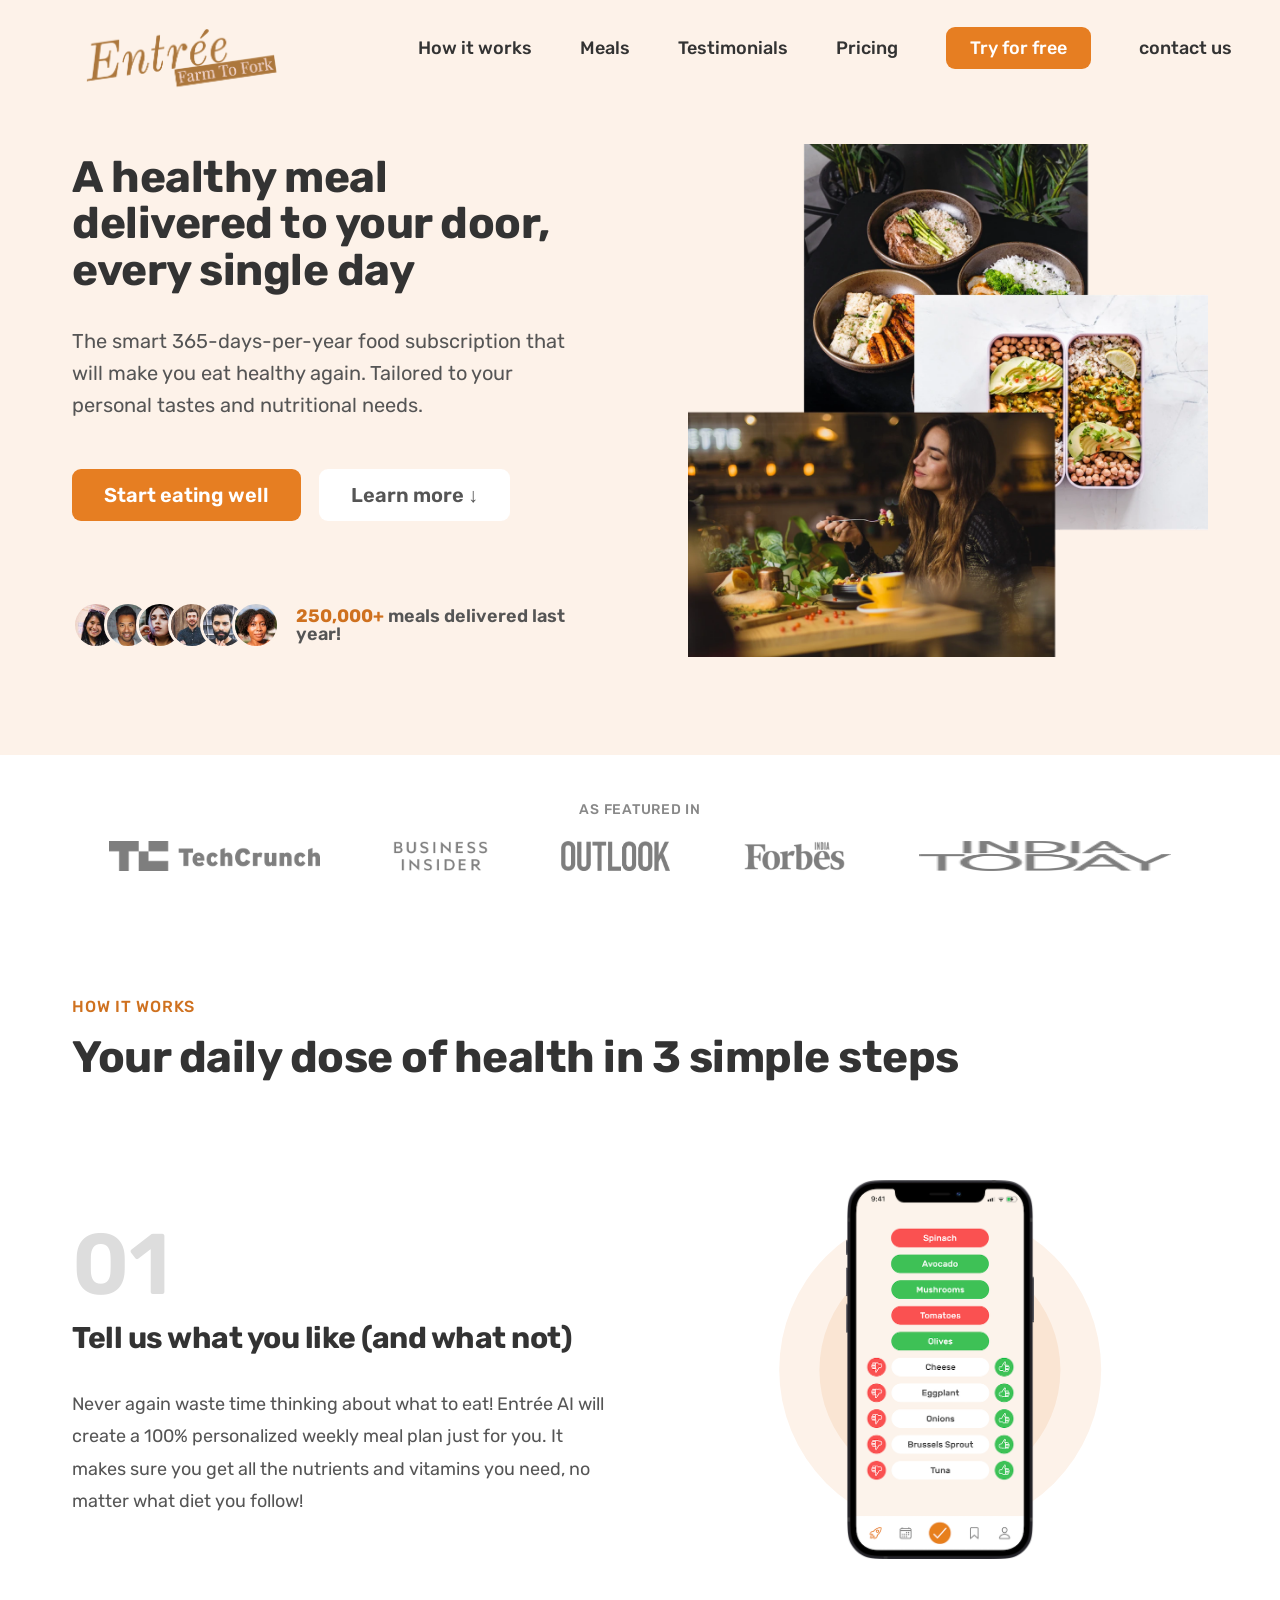
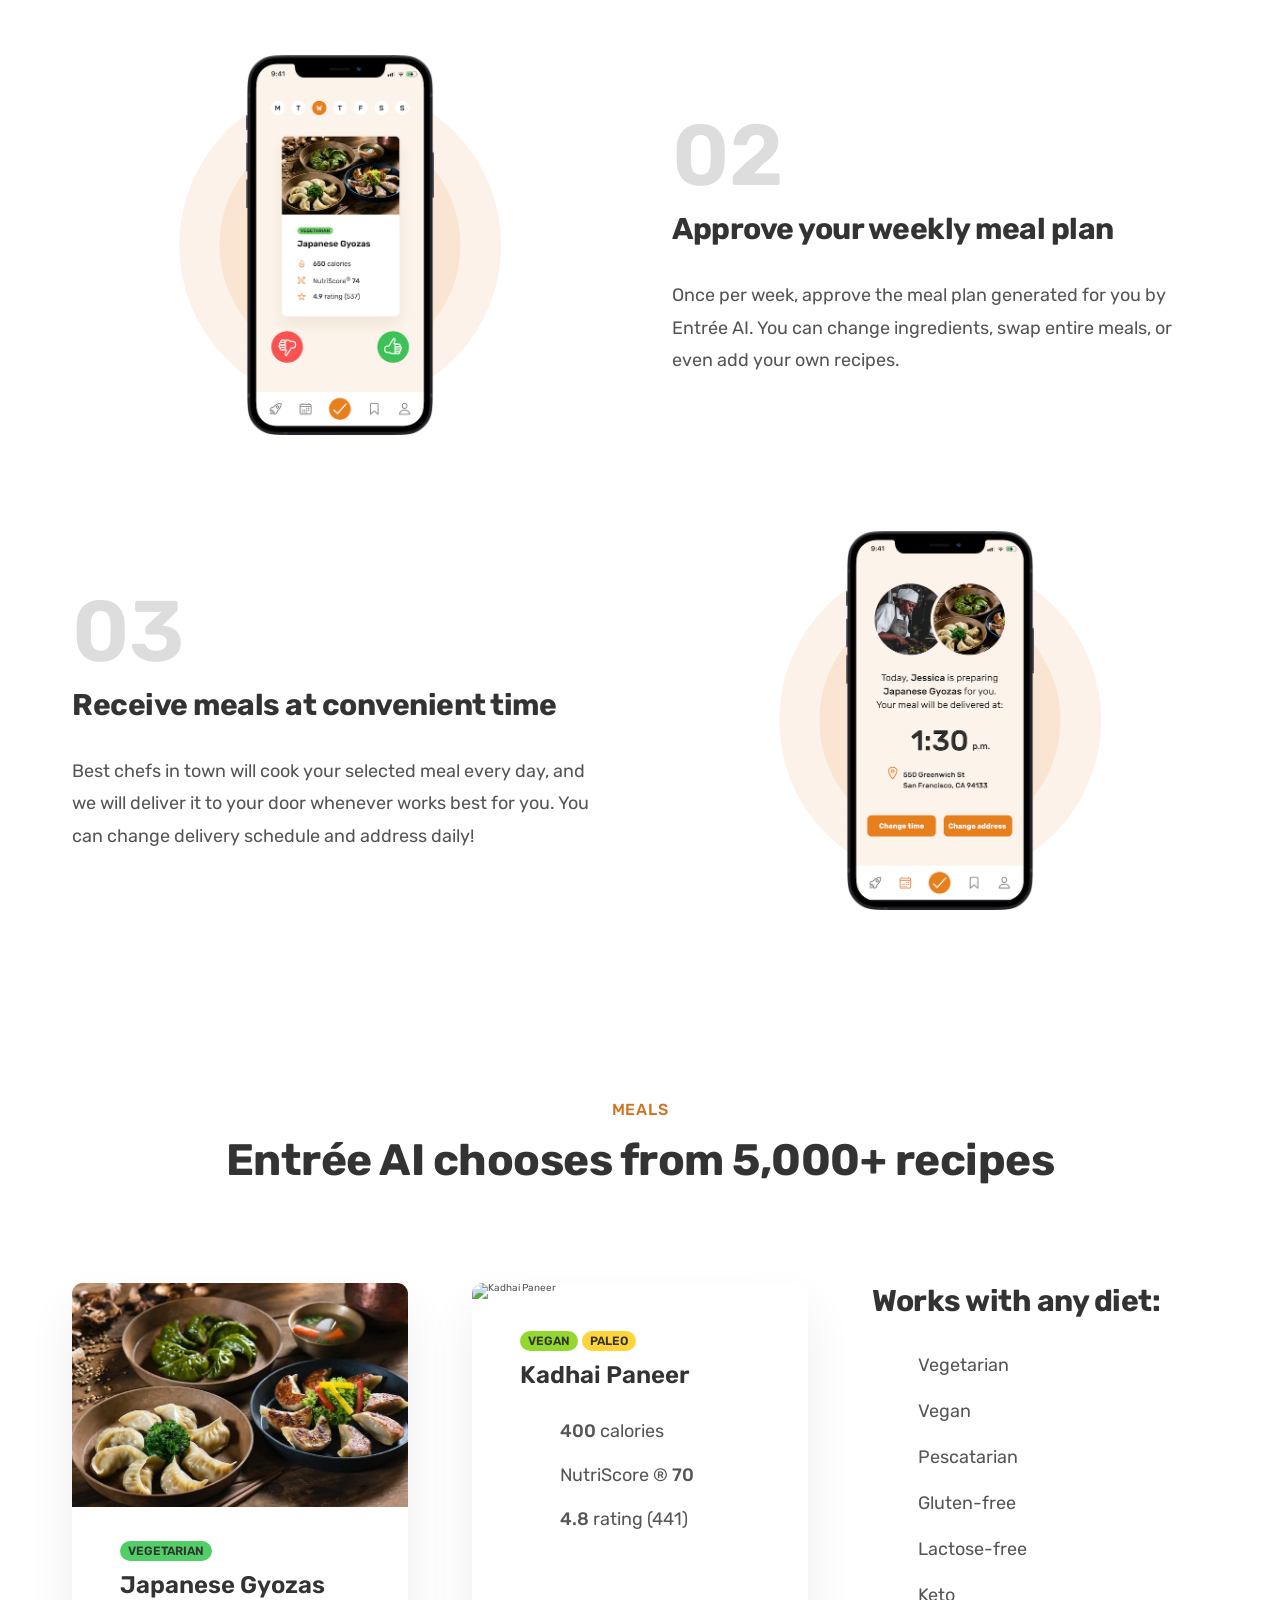
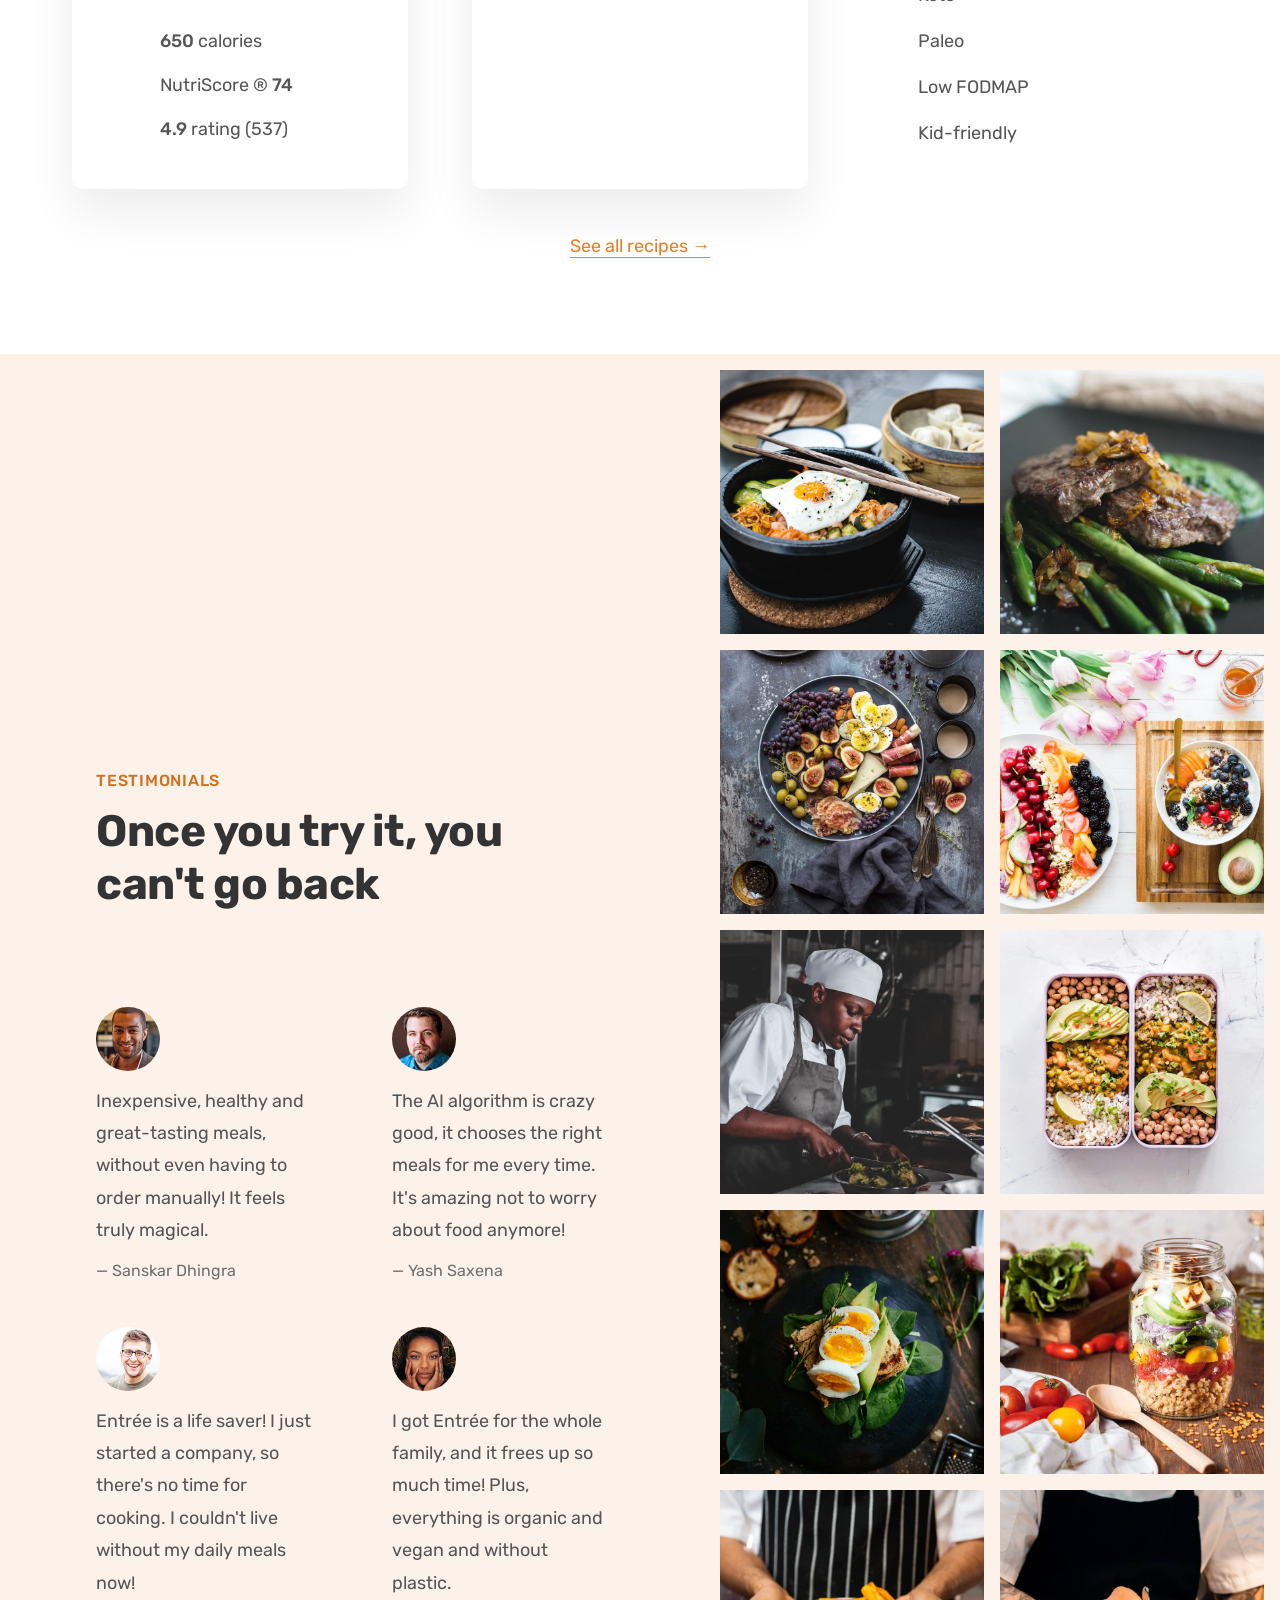
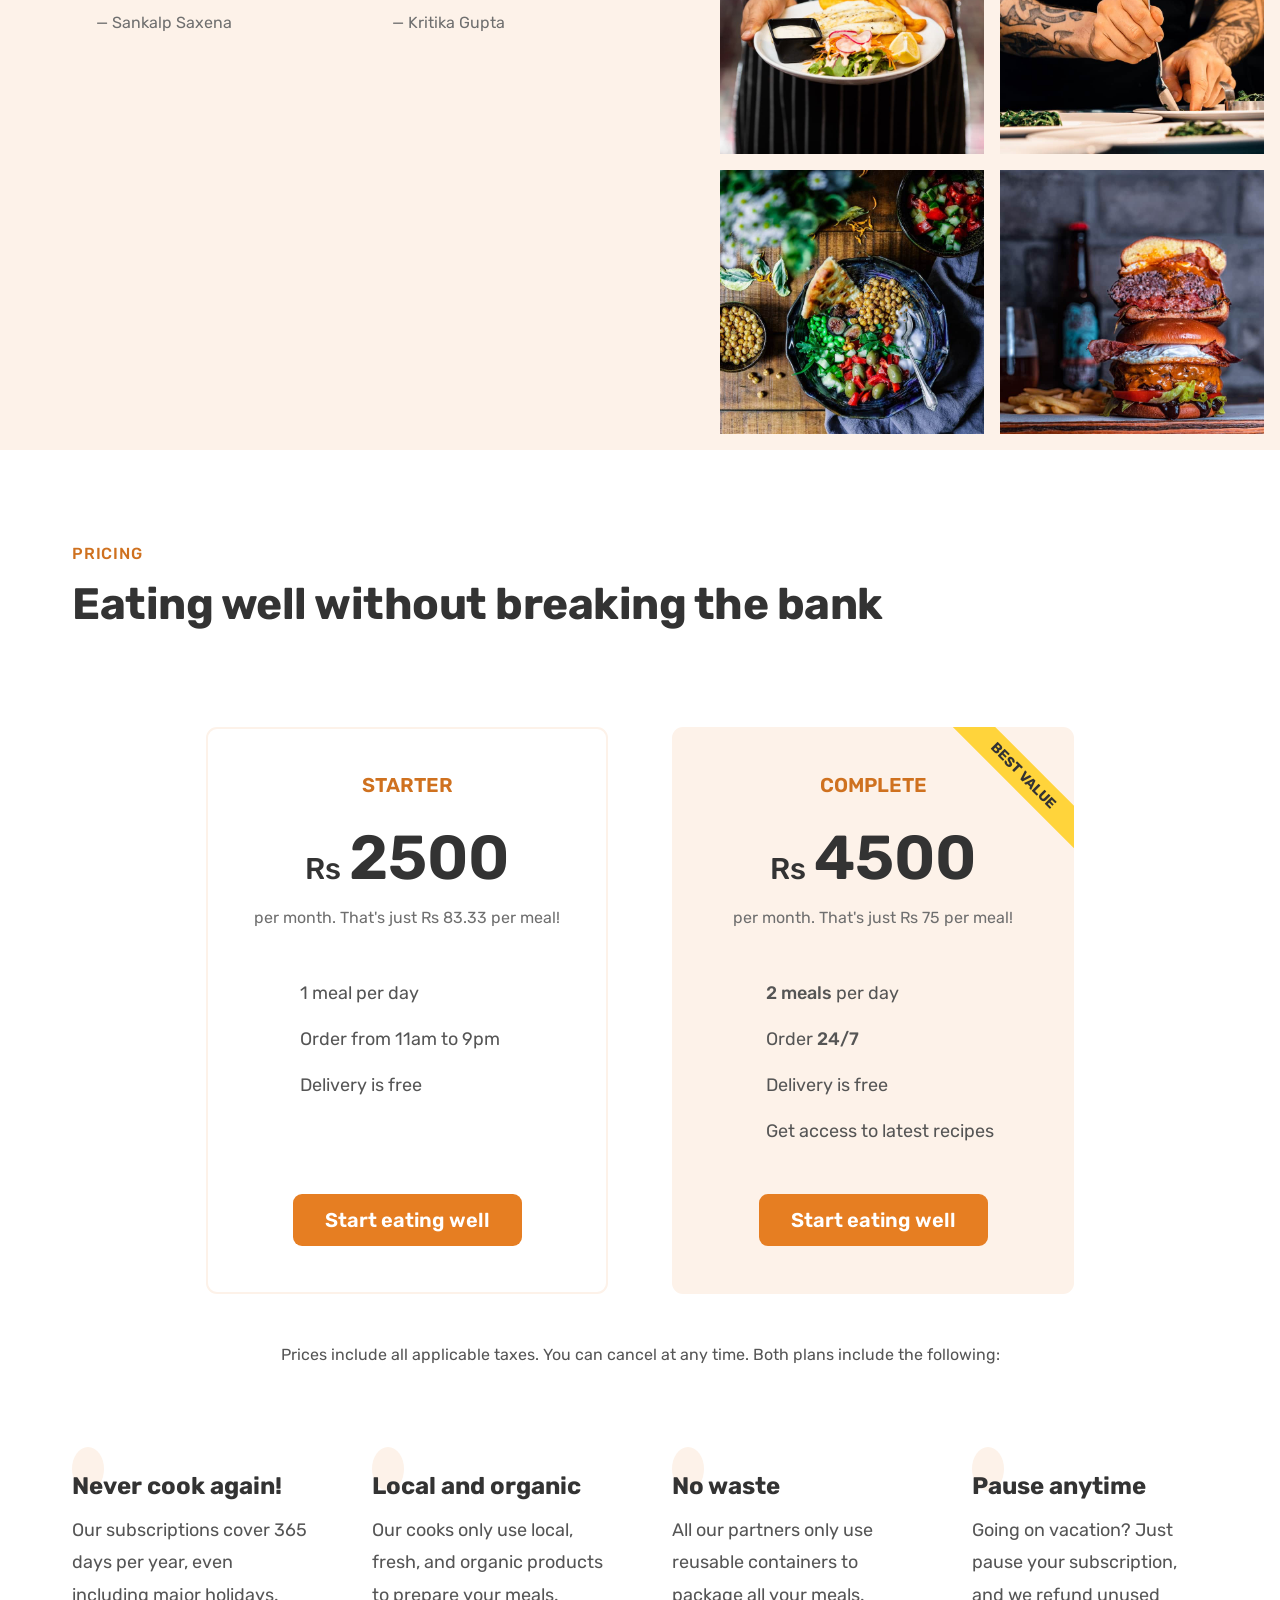
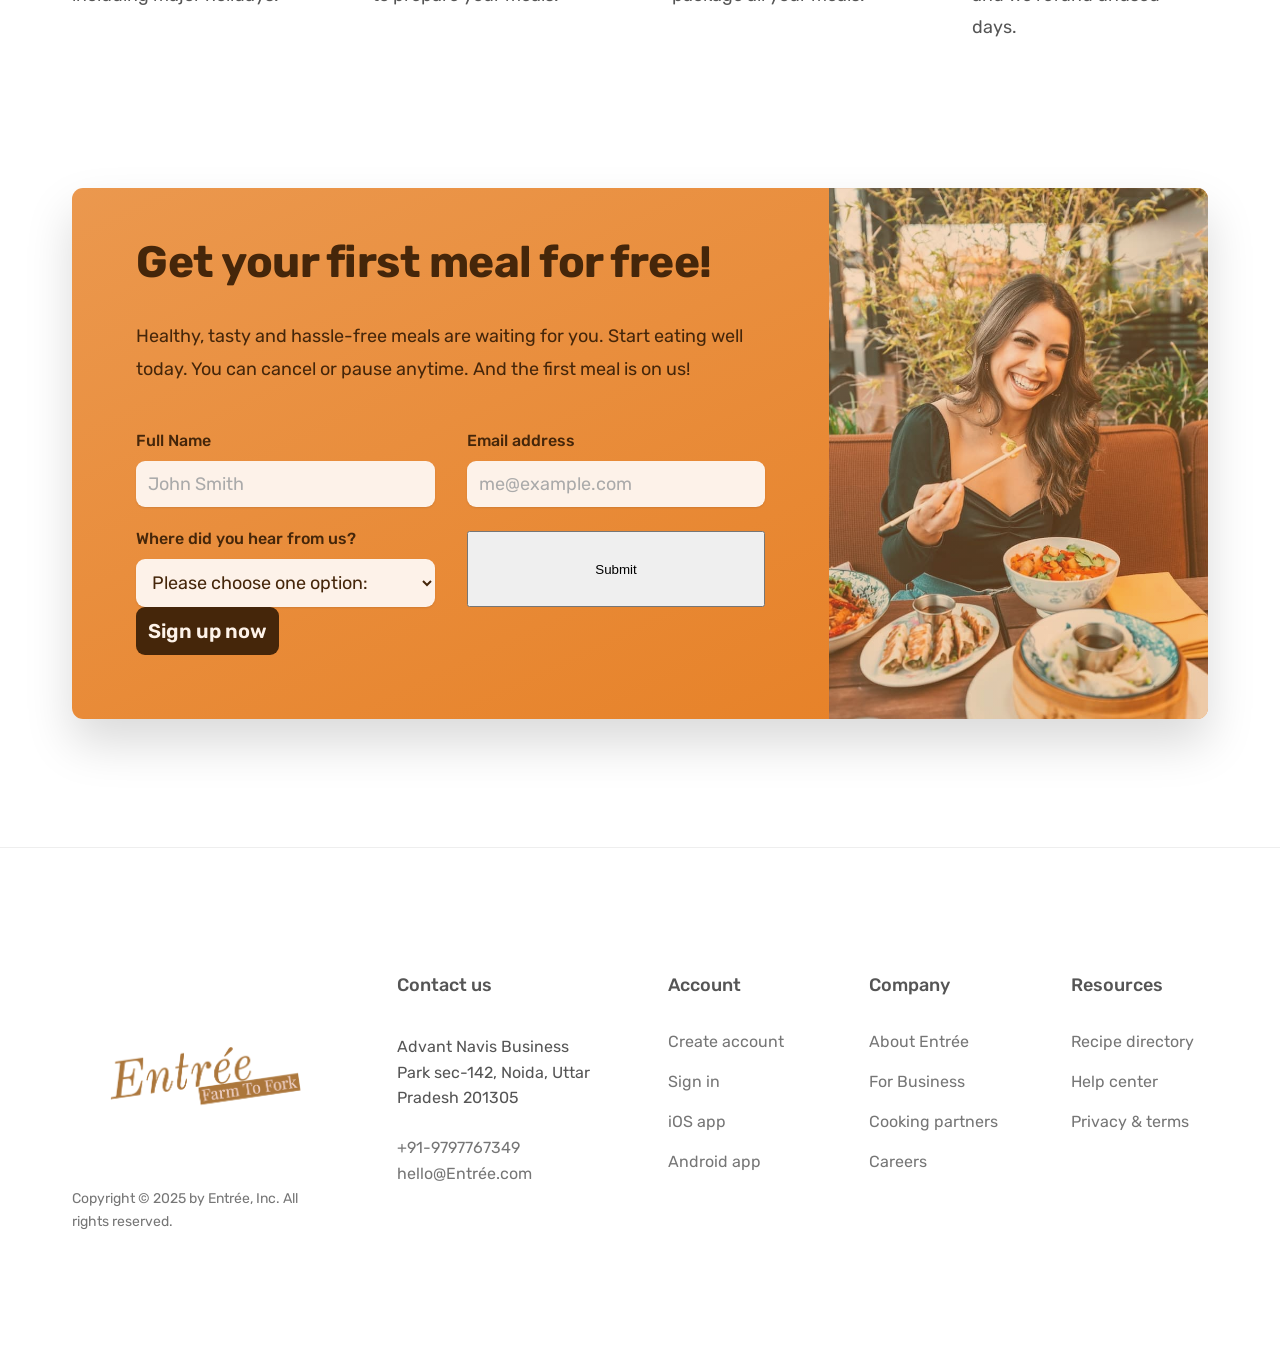
==== commit b8023605: "form updated" ====
--- a/index.html
+++ b/index.html
@@ -592,9 +592,9 @@
                 eating well today. You can cancel or pause anytime. And the
                 first meal is on us!
               </p>
-
-              <form class="cta-form" name="sign-up" method="POST" netlify>
+              <form class="cta-form" name="sign-up" method="POST" data-netlify="true">
                 <input type="hidden" name="form-name" value="sign-up" />
+
                 <div>
                   <label for="full-name">Full Name</label>
                   <input
@@ -605,6 +605,7 @@
                     required
                   />
                 </div>
+
                 <div>
                   <label for="email">Email address</label>
                   <input
@@ -615,6 +616,7 @@
                     required
                   />
                 </div>
+
                 <div>
                   <label for="select-where">Where did you hear from us?</label>
                   <select id="select-where" name="select-where" required>
@@ -626,6 +628,10 @@
                     <option value="others">Others</option>
                   </select>
                 </div>
+
+                <button type="submit">Submit</button>
+              </form>
+
                 <button type="submit" class="btn btn--form">Sign up now</button>
               </form>
               
